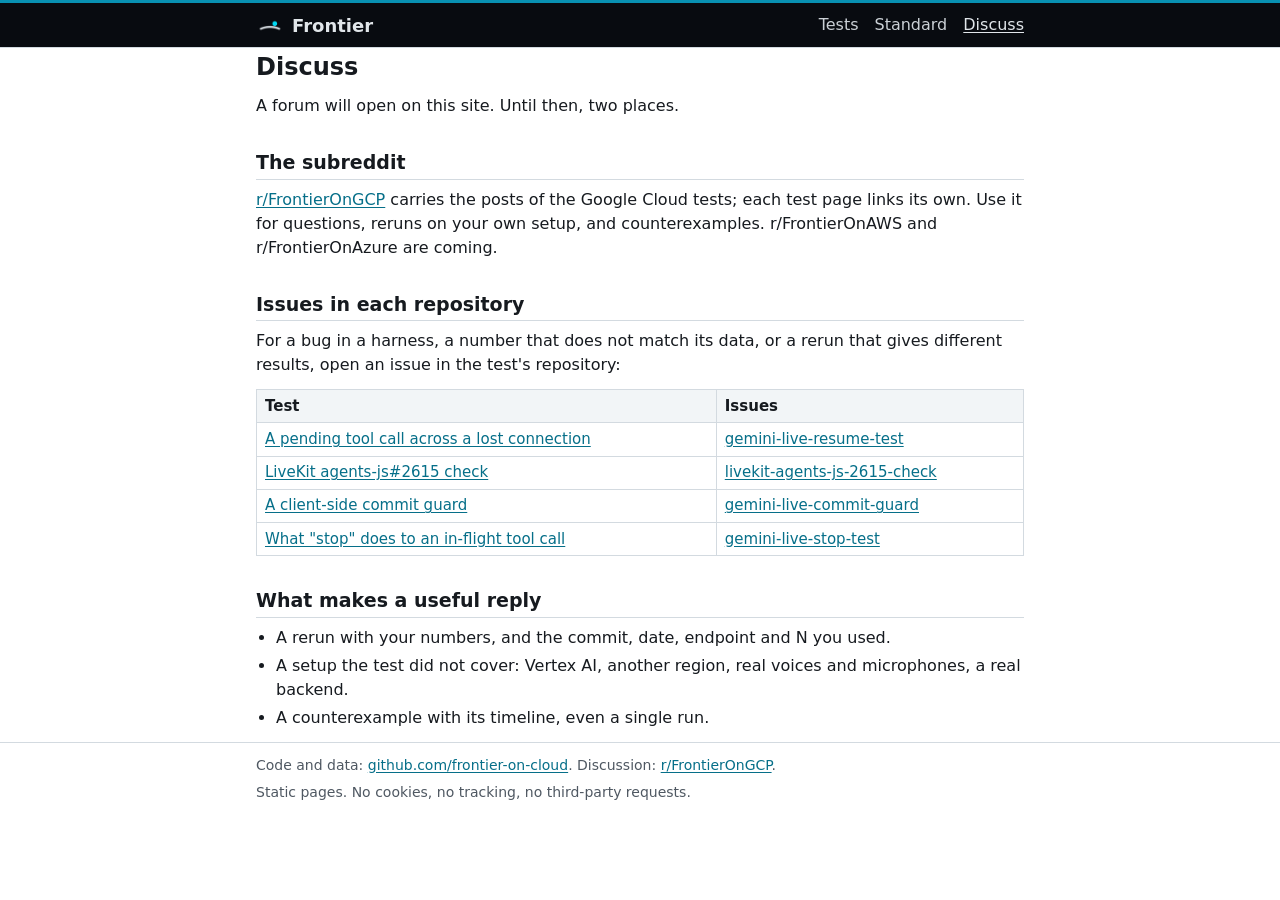
==== discuss/index.html @ a904a3b6 "Add the first version of the Frontier site Static HTML and CSS, no scripts, no external requests. Ho" ====
<!doctype html>
<html lang="en">
<head>
<meta charset="utf-8">
<meta name="viewport" content="width=device-width, initial-scale=1">
<title>Discuss · Frontier</title>
<meta name="description" content="Where to discuss Frontier tests today: r/FrontierOnGCP and the issues of each test repository.">
<meta property="og:title" content="Discuss · Frontier">
<meta property="og:description" content="Where to discuss Frontier tests today: r/FrontierOnGCP and the issues of each test repository.">
<meta property="og:type" content="website">
<meta property="og:url" content="https://frontieroncloud.com/discuss/">
<meta property="og:image" content="https://frontieroncloud.com/assets/icon-256.png">
<link rel="icon" href="../favicon.ico" sizes="any">
<link rel="icon" type="image/png" sizes="32x32" href="../assets/icon-32.png">
<link rel="apple-touch-icon" href="../apple-touch-icon.png">
<link rel="stylesheet" href="../assets/style.css">
</head>
<body>
<header class="top">
  <div class="wrap bar">
    <a class="brand" href="../"><img src="../assets/icon-64.png" width="28" height="28" alt="">Frontier</a>
    <nav aria-label="Site">
      <a href="../#tests">Tests</a>
      <a href="../standard/">Standard</a>
      <a href="./" aria-current="page">Discuss</a>
    </nav>
  </div>
</header>

<main class="wrap">
<h1>Discuss</h1>
<p>A forum will open on this site. Until then, two places.</p>

<h2 id="subreddit">The subreddit</h2>
<p><a href="https://www.reddit.com/r/FrontierOnGCP/">r/FrontierOnGCP</a> carries the posts of the Google Cloud tests; each test page links its own. Use it for questions, reruns on your own setup, and counterexamples. r/FrontierOnAWS and r/FrontierOnAzure are coming.</p>

<h2 id="issues">Issues in each repository</h2>
<p>For a bug in a harness, a number that does not match its data, or a rerun that gives different results, open an issue in the test's repository:</p>
<div class="table-wrap">
<table>
<thead><tr><th>Test</th><th>Issues</th></tr></thead>
<tbody>
<tr><td><a href="../tests/gemini-live-resume-test/">A pending tool call across a lost connection</a></td><td><a href="https://github.com/frontier-on-cloud/gemini-live-resume-test/issues">gemini-live-resume-test</a></td></tr>
<tr><td><a href="../tests/livekit-agents-js-2615-check/">LiveKit agents-js#2615 check</a></td><td><a href="https://github.com/frontier-on-cloud/livekit-agents-js-2615-check/issues">livekit-agents-js-2615-check</a></td></tr>
<tr><td><a href="../tests/gemini-live-commit-guard/">A client-side commit guard</a></td><td><a href="https://github.com/frontier-on-cloud/gemini-live-commit-guard/issues">gemini-live-commit-guard</a></td></tr>
<tr><td><a href="../tests/gemini-live-stop-test/">What "stop" does to an in-flight tool call</a></td><td><a href="https://github.com/frontier-on-cloud/gemini-live-stop-test/issues">gemini-live-stop-test</a></td></tr>
</tbody>
</table>
</div>

<h2 id="useful">What makes a useful reply</h2>
<ul>
<li>A rerun with your numbers, and the commit, date, endpoint and N you used.</li>
<li>A setup the test did not cover: Vertex AI, another region, real voices and microphones, a real backend.</li>
<li>A counterexample with its timeline, even a single run.</li>
</ul>
</main>

<footer class="foot">
  <div class="wrap">
    <p>Code and data: <a href="https://github.com/frontier-on-cloud">github.com/frontier-on-cloud</a>. Discussion: <a href="https://www.reddit.com/r/FrontierOnGCP/">r/FrontierOnGCP</a>.</p>
    <p>Static pages. No cookies, no tracking, no third-party requests.</p>
  </div>
</footer>
</body>
</html>
---- assets/style.css ----
/* Frontier. Plain, dense, readable. No webfonts, no scripts. */

:root {
  --bg: #ffffff;
  --fg: #161a1f;
  --muted: #4f5862;
  --line: #d3dae0;
  --surface: #f2f5f7;
  --link: #066f89;      /* brand key #0891b2 darkened, same hue, for text on white */
  --accent: #0891b2;    /* brand key: bars, focus rings, non-text marks */
  --band: #080b10;      /* brand base: header band, same as the icon background */
  --band-fg: #e1e6ea;
  --band-link: #cbd1d6; /* brand curve gray */
  color-scheme: light dark;
}

@media (prefers-color-scheme: dark) {
  :root {
    --bg: #080b10;      /* brand base */
    --fg: #e1e6ea;
    --muted: #9aa5af;
    --line: #26323c;
    --surface: #173039; /* brand pinned color: table heads and code, never behind links */
    --link: #0891b2;    /* brand key */
    --accent: #0891b2;
    --band: #080b10;
    --band-fg: #e1e6ea;
    --band-link: #cbd1d6;
  }
}

*, *::before, *::after { box-sizing: border-box; }

html { -webkit-text-size-adjust: 100%; text-size-adjust: 100%; }

body {
  margin: 0;
  background: var(--bg);
  color: var(--fg);
  font-family: system-ui, -apple-system, "Segoe UI", Roboto, "Helvetica Neue", Arial, sans-serif;
  font-size: 16px;
  line-height: 1.5;
}

.wrap { max-width: 50rem; margin: 0 auto; padding: 0 1rem; }

a { color: var(--link); text-underline-offset: 2px; }
a:hover { text-decoration-thickness: 2px; }
a:focus-visible, video:focus-visible { outline: 2px solid var(--accent); outline-offset: 2px; }

/* Header band */
.top { background: var(--band); color: var(--band-fg); border-top: 3px solid var(--accent); border-bottom: 1px solid var(--line); }
.bar { display: flex; flex-wrap: wrap; align-items: center; justify-content: space-between; gap: .25rem 1rem; padding-top: .5rem; padding-bottom: .5rem; }
.brand { display: inline-flex; align-items: center; gap: .5rem; color: var(--band-fg); font-weight: 700; font-size: 1.125rem; text-decoration: none; }
.brand img { display: block; border-radius: 4px; }
.top nav { display: flex; flex-wrap: wrap; gap: .25rem 1rem; }
.top nav a { color: var(--band-link); text-decoration: none; }
.top nav a:hover, .top nav a[aria-current="page"] { color: var(--band-fg); text-decoration: underline; }

main { padding-top: 1rem; padding-bottom: 2rem; }

.crumbs { font-size: .875rem; color: var(--muted); margin: 0 0 .5rem; }

h1 { font-size: 1.5rem; line-height: 1.25; margin: .25rem 0 .75rem; }
h2 { font-size: 1.1875rem; line-height: 1.3; margin: 2rem 0 .5rem; padding-bottom: .25rem; border-bottom: 1px solid var(--line); }
h3 { font-size: 1rem; margin: 1.25rem 0 .25rem; }
p, ul, ol, dl, pre, figure, table { margin-top: 0; margin-bottom: .75rem; }
ul, ol { padding-left: 1.25rem; }
li { margin-bottom: .25rem; }

.muted, .meta, figcaption, .note { color: var(--muted); }
.note { font-size: .875rem; }

code, pre, kbd { font-family: ui-monospace, SFMono-Regular, Menlo, Consolas, "Liberation Mono", monospace; font-size: .875em; }
code { overflow-wrap: anywhere; }
pre { background: var(--surface); border: 1px solid var(--line); padding: .5rem .75rem; overflow-x: auto; line-height: 1.45; }
pre code { overflow-wrap: normal; font-size: 1em; }

/* Key facts of a test */
.facts { display: grid; grid-template-columns: max-content 1fr; gap: .25rem 1rem; border: 1px solid var(--line); padding: .5rem .75rem; }
.facts dt { font-weight: 600; }
.facts dd { margin: 0; }
@media (max-width: 34rem) {
  .facts { grid-template-columns: 1fr; gap: 0; }
  .facts dd { margin-bottom: .375rem; }
}

/* Tables: scroll inside their own box on narrow screens, never the page */
.table-wrap { overflow-x: auto; margin-bottom: .75rem; }
table { border-collapse: collapse; width: 100%; font-size: .9375rem; }
.table-wrap table { margin-bottom: 0; }
table.wide { min-width: 44rem; }
th, td { border: 1px solid var(--line); padding: .3rem .5rem; text-align: left; vertical-align: top; }
th { background: var(--surface); font-weight: 600; }
td.n, th.n { text-align: right; white-space: nowrap; }

/* Test list on the home page, forum-style */
.topics { list-style: none; padding: 0; border-top: 1px solid var(--line); }
.topics li { border-bottom: 1px solid var(--line); padding: .625rem 0; margin: 0; }
.topics .t { font-weight: 600; }
.topics .meta { display: block; font-size: .875rem; }
.topics p { margin: .25rem 0 0; }

/* Media */
img, video { max-width: 100%; height: auto; }
figure { margin-left: 0; margin-right: 0; }
figure img, figure video { display: block; width: 100%; border: 1px solid var(--line); background: #fafaf8; }
figure video { aspect-ratio: 16 / 9; background: #000; }
figcaption { font-size: .875rem; margin-top: .375rem; }

/* Footer */
.foot { border-top: 1px solid var(--line); font-size: .875rem; color: var(--muted); }
.foot .wrap { padding-top: .75rem; padding-bottom: 1.5rem; }
.foot p { margin-bottom: .375rem; }
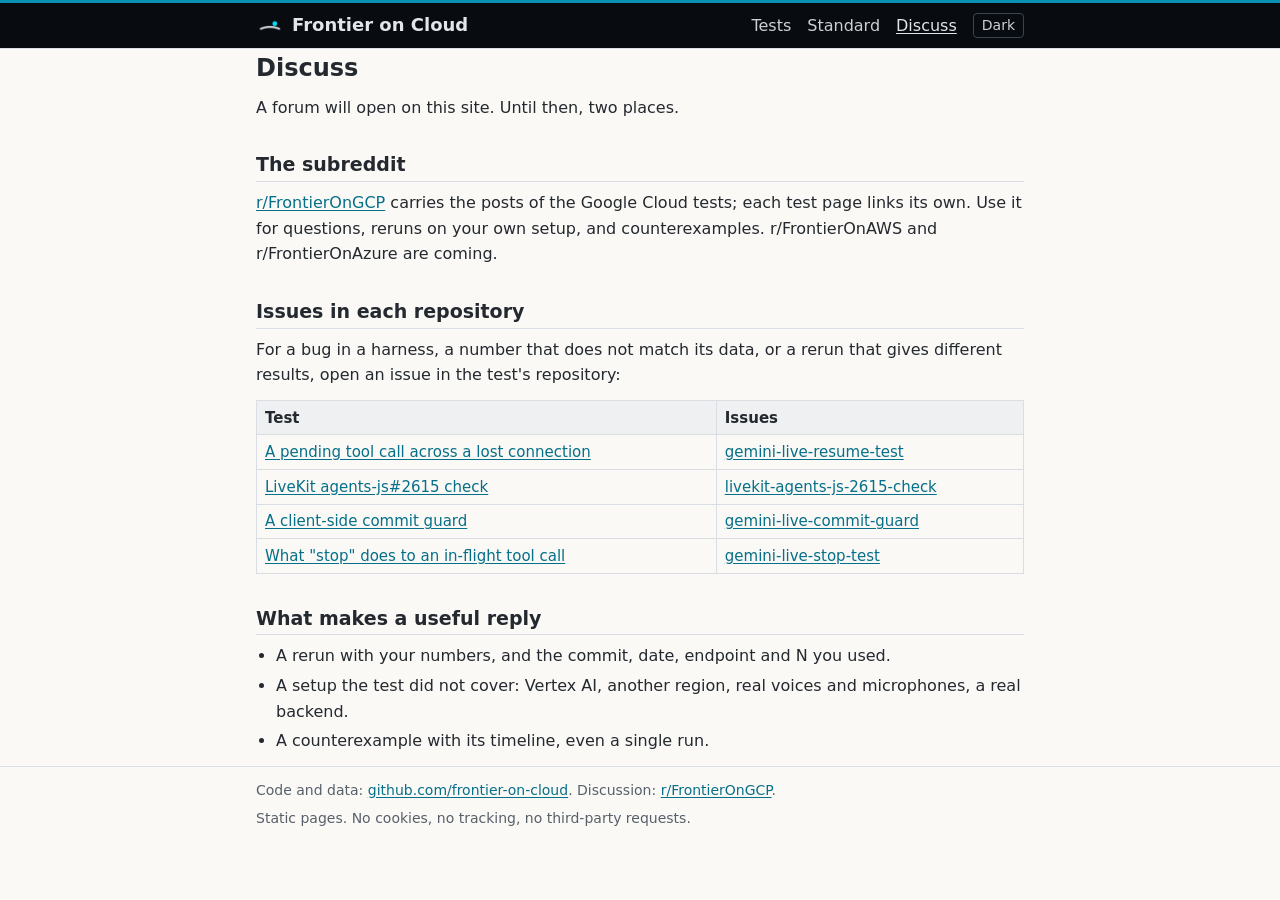
==== commit 51da6e56: "Name the site Frontier on Cloud; add an opt-in soft dark theme Co-Authored-By: Claude Opus 5.5 <nore" ====
--- a/discuss/index.html
+++ b/discuss/index.html
@@ -3,10 +3,10 @@
 <head>
 <meta charset="utf-8">
 <meta name="viewport" content="width=device-width, initial-scale=1">
-<title>Discuss · Frontier</title>
-<meta name="description" content="Where to discuss Frontier tests today: r/FrontierOnGCP and the issues of each test repository.">
-<meta property="og:title" content="Discuss · Frontier">
-<meta property="og:description" content="Where to discuss Frontier tests today: r/FrontierOnGCP and the issues of each test repository.">
+<title>Discuss · Frontier on Cloud</title>
+<meta name="description" content="Where to discuss Frontier on Cloud tests today: r/FrontierOnGCP and the issues of each test repository.">
+<meta property="og:title" content="Discuss · Frontier on Cloud">
+<meta property="og:description" content="Where to discuss Frontier on Cloud tests today: r/FrontierOnGCP and the issues of each test repository.">
 <meta property="og:type" content="website">
 <meta property="og:url" content="https://frontieroncloud.com/discuss/">
 <meta property="og:image" content="https://frontieroncloud.com/assets/icon-256.png">
@@ -14,15 +14,18 @@
 <link rel="icon" type="image/png" sizes="32x32" href="../assets/icon-32.png">
 <link rel="apple-touch-icon" href="../apple-touch-icon.png">
 <link rel="stylesheet" href="../assets/style.css">
+<script>try{if(localStorage.getItem("theme")==="dark")document.documentElement.setAttribute("data-theme","dark")}catch(e){}</script>
+<script src="../assets/theme.js" defer></script>
 </head>
 <body>
 <header class="top">
   <div class="wrap bar">
-    <a class="brand" href="../"><img src="../assets/icon-64.png" width="28" height="28" alt="">Frontier</a>
+    <a class="brand" href="../"><img src="../assets/icon-64.png" width="28" height="28" alt="">Frontier on Cloud</a>
     <nav aria-label="Site">
       <a href="../#tests">Tests</a>
       <a href="../standard/">Standard</a>
       <a href="./" aria-current="page">Discuss</a>
+      <button class="theme-toggle" type="button" aria-pressed="false" hidden>Dark</button>
     </nav>
   </div>
 </header>
--- a/assets/style.css
+++ b/assets/style.css
@@ -1,32 +1,32 @@
 /* Frontier. Plain, dense, readable. No webfonts, no scripts. */
 
 :root {
-  --bg: #ffffff;
-  --fg: #161a1f;
-  --muted: #4f5862;
-  --line: #d3dae0;
-  --surface: #f2f5f7;
-  --link: #066f89;      /* brand key #0891b2 darkened, same hue, for text on white */
-  --accent: #0891b2;    /* brand key: bars, focus rings, non-text marks */
+  /* Light by default, like the old forums: dark text on a warm off-white, below
+     the glare of pure black on pure white (13.9:1 instead of 17.5:1). A soft dark
+     theme is opt-in through the header button; its text stays near 10:1, because
+     near-white on near-black (15.7:1) caused halation for readers. */
+  --bg: #faf9f6;
+  --fg: #24292f;        /* 13.92:1 on bg, 12.83:1 on surface */
+  --muted: #57606a;     /* 6.07:1 on bg, 5.59:1 on surface */
+  --line: #d8dee4;
+  --surface: #eef0f2;
+  --link: #066f89;      /* brand key #0891b2 darkened, same hue: 5.48:1 on bg, 5.05:1 on surface */
+  --accent: #0891b2;    /* brand key: bars, focus rings, non-text marks (3.50:1 on bg) */
   --band: #080b10;      /* brand base: header band, same as the icon background */
   --band-fg: #e1e6ea;
   --band-link: #cbd1d6; /* brand curve gray */
-  color-scheme: light dark;
+  color-scheme: light;
 }
 
-@media (prefers-color-scheme: dark) {
-  :root {
-    --bg: #080b10;      /* brand base */
-    --fg: #e1e6ea;
-    --muted: #9aa5af;
-    --line: #26323c;
-    --surface: #173039; /* brand pinned color: table heads and code, never behind links */
-    --link: #0891b2;    /* brand key */
-    --accent: #0891b2;
-    --band: #080b10;
-    --band-fg: #e1e6ea;
-    --band-link: #cbd1d6;
-  }
+:root[data-theme="dark"] {
+  --bg: #1d2228;
+  --fg: #c5ccd3;        /* 9.87:1 on bg, 8.46:1 on surface */
+  --muted: #929ca6;     /* 5.74:1 on bg, 4.92:1 on surface */
+  --line: #353d46;
+  --surface: #272e36;
+  --link: #5bbcd6;      /* brand key lightened, same hue: 7.33:1 on bg, 6.28:1 on surface */
+  --accent: #0891b2;    /* 4.35:1 on bg, non-text marks only */
+  color-scheme: dark;
 }
 
 *, *::before, *::after { box-sizing: border-box; }
@@ -39,7 +39,7 @@
   color: var(--fg);
   font-family: system-ui, -apple-system, "Segoe UI", Roboto, "Helvetica Neue", Arial, sans-serif;
   font-size: 16px;
-  line-height: 1.5;
+  line-height: 1.6;
 }
 
 .wrap { max-width: 50rem; margin: 0 auto; padding: 0 1rem; }
@@ -112,3 +112,8 @@
 .foot { border-top: 1px solid var(--line); font-size: .875rem; color: var(--muted); }
 .foot .wrap { padding-top: .75rem; padding-bottom: 1.5rem; }
 .foot p { margin-bottom: .375rem; }
+
+/* Theme switch in the header */
+.theme-toggle { font: inherit; font-size: .875rem; color: var(--band-link); background: transparent; border: 1px solid #3a4550; border-radius: 4px; padding: 0 .5rem; cursor: pointer; }
+.theme-toggle:hover, .theme-toggle[aria-pressed="true"] { color: var(--band-fg); border-color: var(--accent); }
+.theme-toggle:focus-visible { outline: 2px solid var(--accent); outline-offset: 2px; }
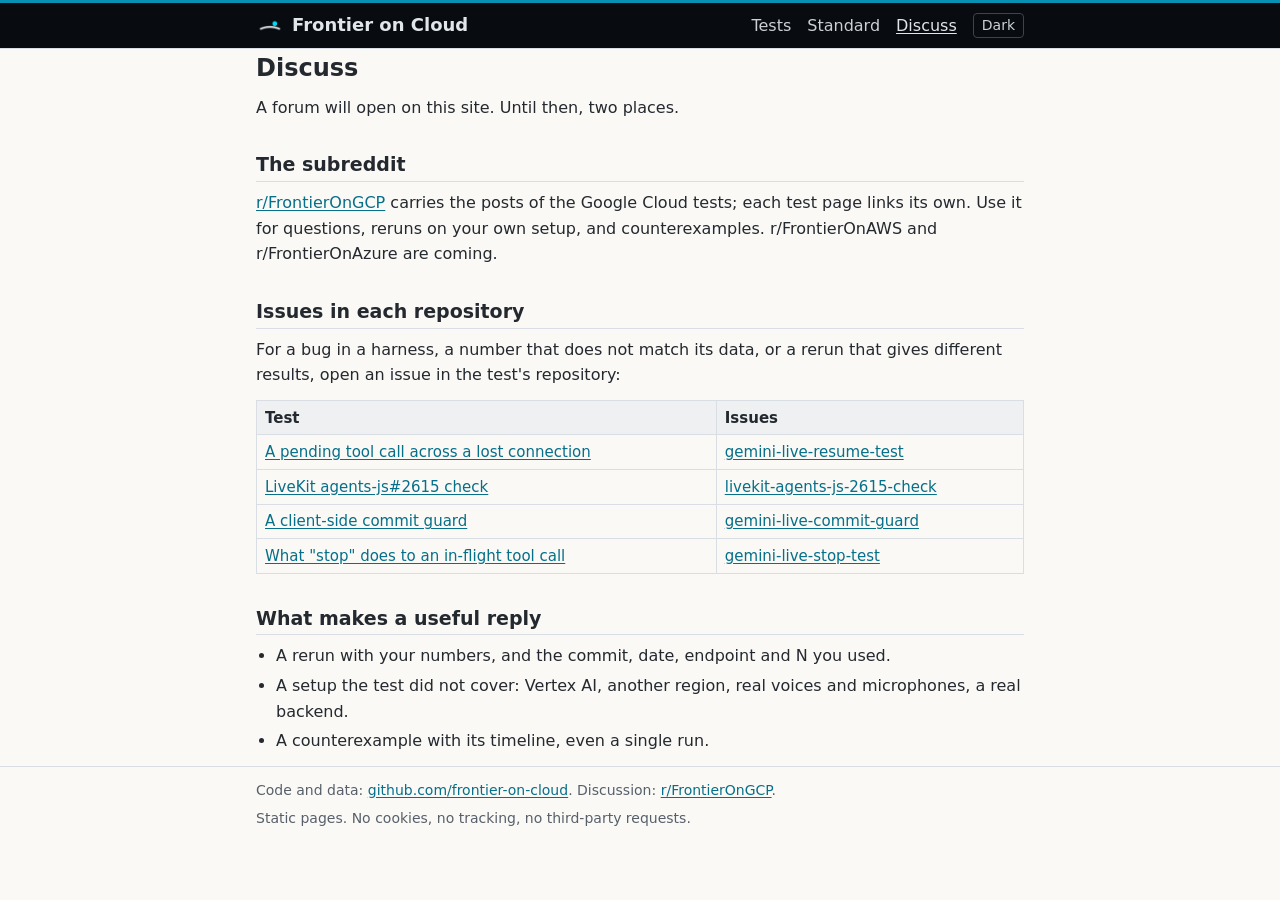
==== commit 0c45b43c: "Follow the system theme by default; the button overrides it Co-Authored-By: Claude Opus 5.5 <noreply" ====
--- a/discuss/index.html
+++ b/discuss/index.html
@@ -14,7 +14,7 @@
 <link rel="icon" type="image/png" sizes="32x32" href="../assets/icon-32.png">
 <link rel="apple-touch-icon" href="../apple-touch-icon.png">
 <link rel="stylesheet" href="../assets/style.css">
-<script>try{if(localStorage.getItem("theme")==="dark")document.documentElement.setAttribute("data-theme","dark")}catch(e){}</script>
+<script>try{var t=localStorage.getItem("theme");if(t==="dark"||(!t&&matchMedia("(prefers-color-scheme: dark)").matches))document.documentElement.setAttribute("data-theme","dark")}catch(e){}</script>
 <script src="../assets/theme.js" defer></script>
 </head>
 <body>
--- a/assets/style.css
+++ b/assets/style.css
@@ -1,10 +1,10 @@
 /* Frontier. Plain, dense, readable. No webfonts, no scripts. */
 
 :root {
-  /* Light by default, like the old forums: dark text on a warm off-white, below
-     the glare of pure black on pure white (13.9:1 instead of 17.5:1). A soft dark
-     theme is opt-in through the header button; its text stays near 10:1, because
-     near-white on near-black (15.7:1) caused halation for readers. */
+  /* Light theme: dark text on a warm off-white, below the glare of pure black on
+     pure white (13.9:1 instead of 17.5:1). The soft dark theme follows the
+     reader's system setting, and the header button overrides it; its text stays
+     near 10:1, because near-white on near-black (15.7:1) caused halation. */
   --bg: #faf9f6;
   --fg: #24292f;        /* 13.92:1 on bg, 12.83:1 on surface */
   --muted: #57606a;     /* 6.07:1 on bg, 5.59:1 on surface */
